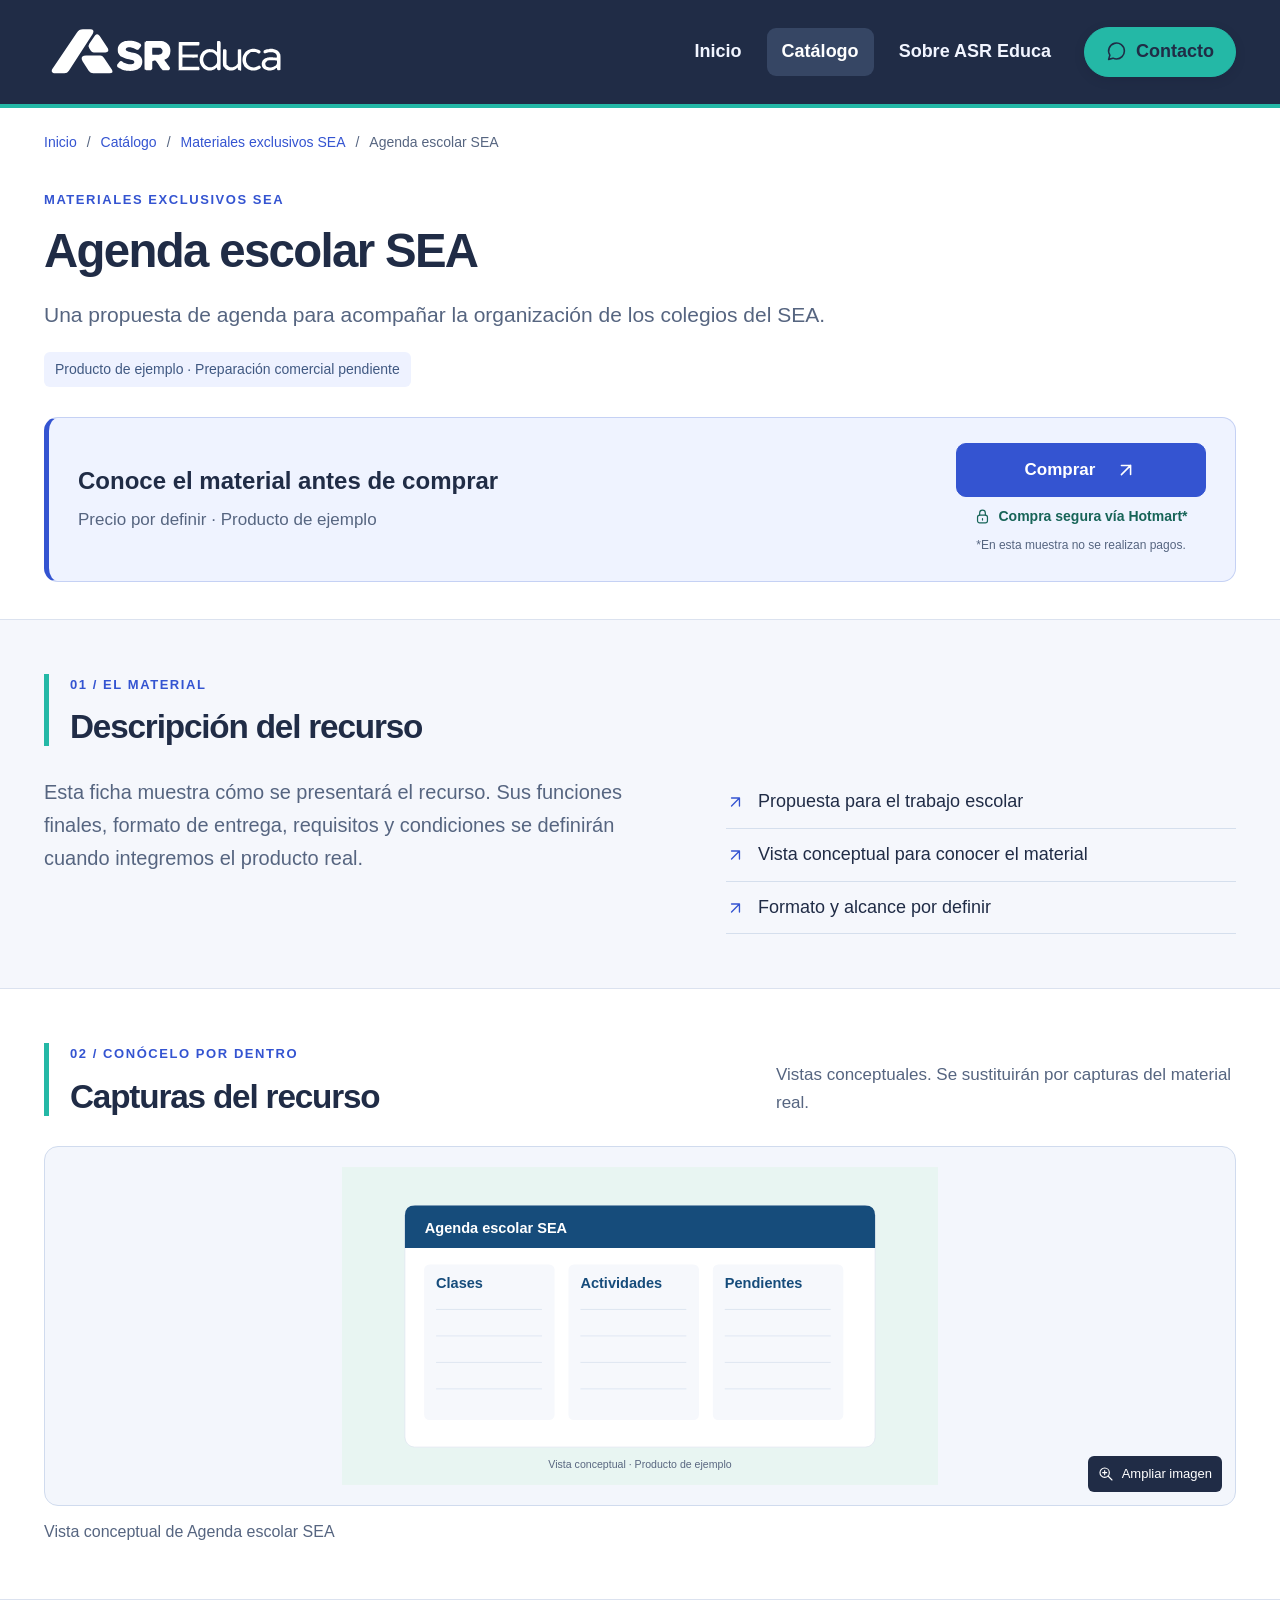
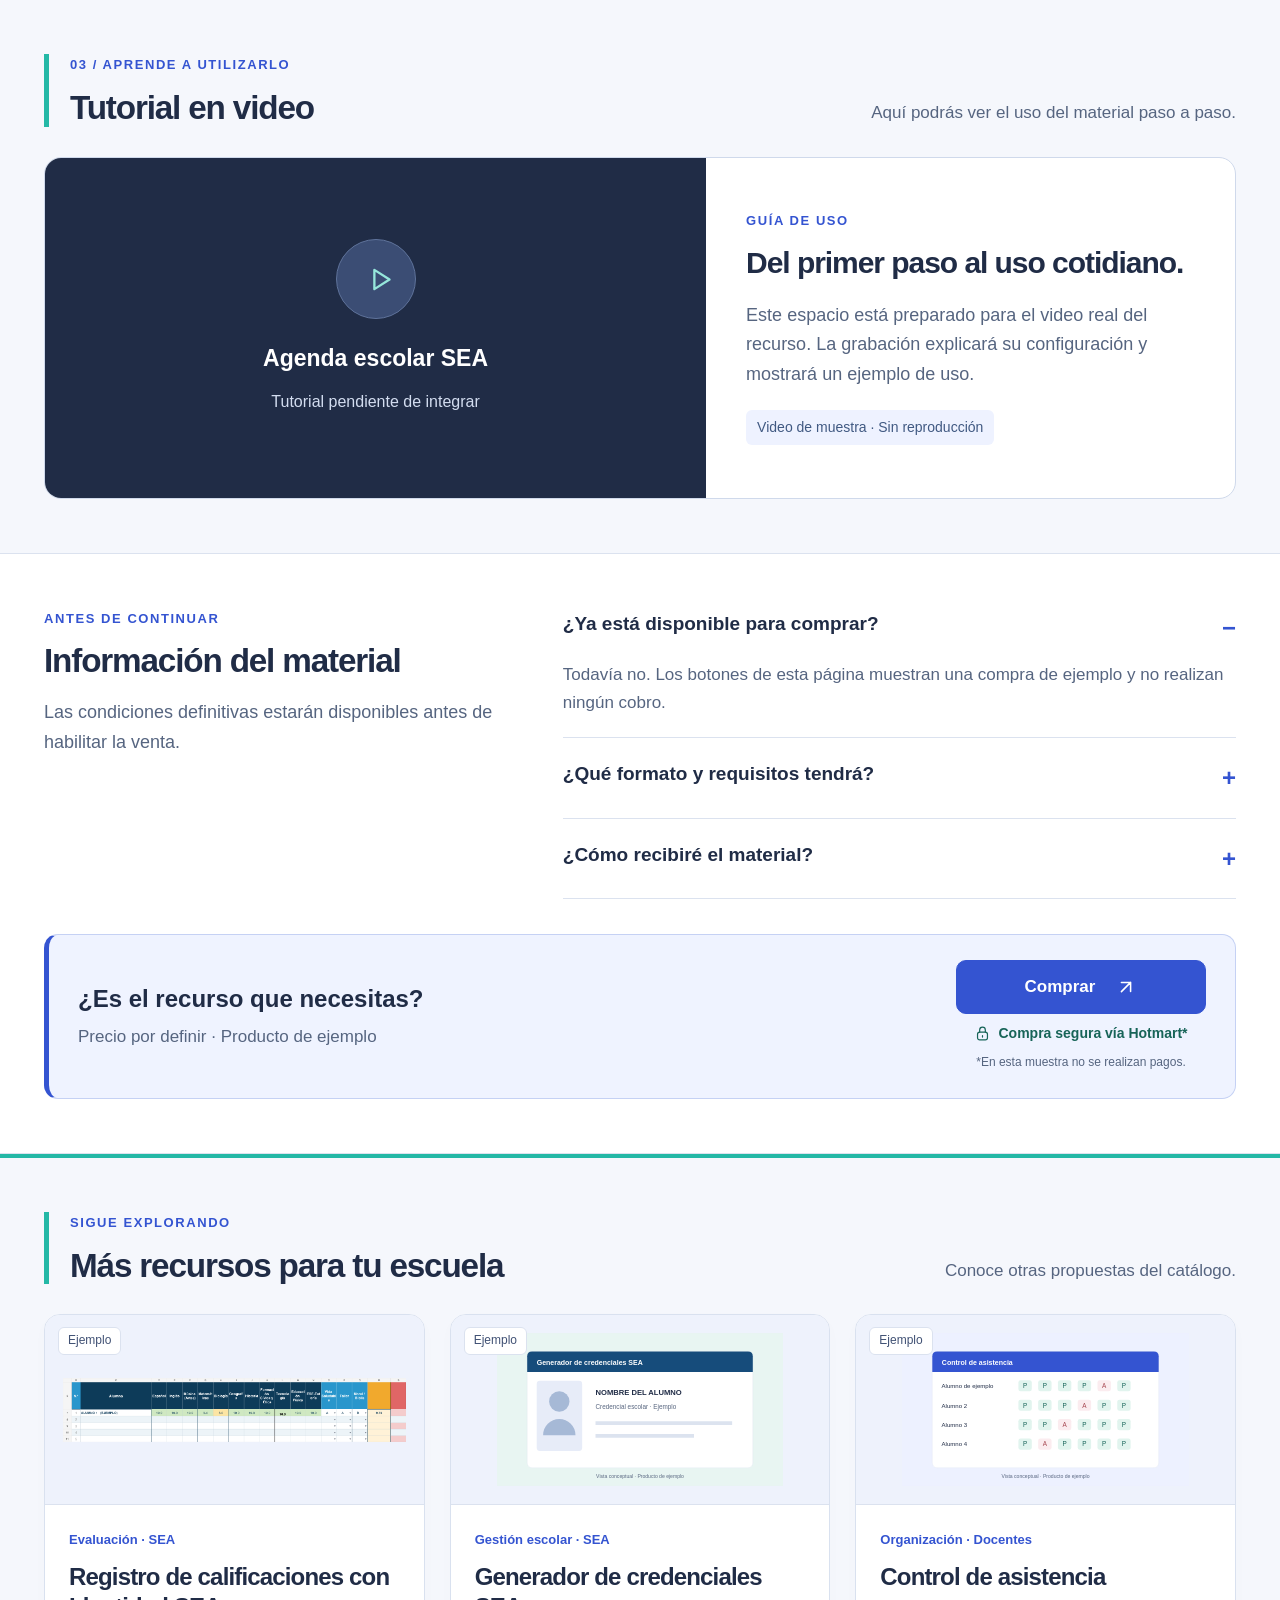
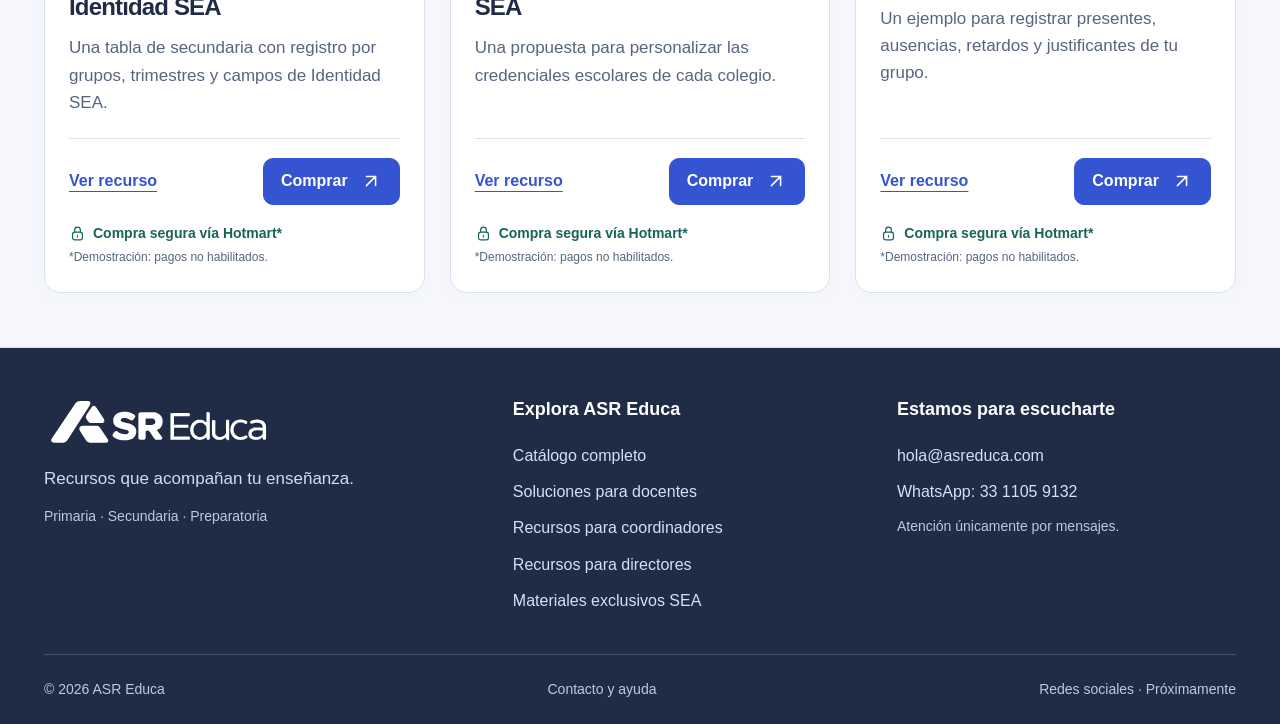
==== agenda-sea.html @ 0092710e "Actualizar sitio ASR Educa con nuevo diseño y cat" ====
<!DOCTYPE html>
<html lang="es"><head><meta charset="UTF-8"><meta name="viewport" content="width=device-width,initial-scale=1"><title>Agenda escolar SEA | ASR Educa</title><meta name="description" content="Una propuesta de agenda para acompañar la organización de los colegios del SEA."><meta name="theme-color" content="#202C46"><meta property="og:title" content="Agenda escolar SEA | ASR Educa"><meta property="og:description" content="Una propuesta de agenda para acompañar la organización de los colegios del SEA."><meta property="og:image" content="https://asreduca.com/assets/icon-512.png"><meta property="og:type" content="website"><link rel="canonical" href="https://asreduca.com/agenda-sea.html"><link rel="icon" href="assets/icon-32.png"><link rel="apple-touch-icon" href="assets/icon-192.png"><link rel="stylesheet" href="style.css"><script src="catalogo.js" defer></script><script src="script.js" defer></script></head><body><a class="skip" href="#contenido">Saltar al contenido</a><header class="site-header"><div class="wrap navigation"><a class="brand" href="index.html" aria-label="ASR Educa, inicio"><img src="assets/logo-blanco.svg" alt="ASR Educa" width="245" height="59"></a><button class="menu-toggle" type="button" aria-expanded="false" aria-controls="menu">Menú <span aria-hidden="true">☰</span></button><nav id="menu" class="menu" aria-label="Navegación principal"><a href="index.html">Inicio</a><a href="catalogo.html" class="section-active">Catálogo</a><a href="sobre-asr.html">Sobre ASR Educa</a><a class="nav-contact" href="contacto.html"><svg aria-hidden="true" viewBox="0 0 24 24" fill="none" stroke="currentColor" stroke-width="1.8" stroke-linecap="round" stroke-linejoin="round"><path d="M21 11.5a9 9 0 0 1-9 9 9.3 9.3 0 0 1-4-.9L3 21l1.4-4.8A9 9 0 1 1 21 11.5Z"/></svg><span>Contacto</span></a></nav></div></header><main id="contenido"><nav class="wrap breadcrumbs" aria-label="Ruta de navegación"><a href="index.html">Inicio</a><span aria-hidden="true">/</span><a href="catalogo.html">Catálogo</a><span aria-hidden="true">/</span><a href="recursos-sea.html">Materiales exclusivos SEA</a><span aria-hidden="true">/</span><span aria-current="page">Agenda escolar SEA</span></nav><section class="product-lead wrap"><div class="product-heading"><span class="eyebrow">Materiales exclusivos SEA</span><h1>Agenda escolar SEA</h1><p>Una propuesta de agenda para acompañar la organización de los colegios del SEA.</p><span class="example-tag">Producto de ejemplo · Preparación comercial pendiente</span></div><div class="purchase-bar"><div><strong>Conoce el material antes de comprar</strong><span>Precio por definir · Producto de ejemplo</span></div><div class="purchase-action"><button class="button buy-button " type="button" data-buy="agenda-sea">Comprar<svg aria-hidden="true" viewBox="0 0 24 24" fill="none" stroke="currentColor" stroke-width="1.7" stroke-linecap="round" stroke-linejoin="round"><path d="M7 17 17 7M7 7h10v10"/></svg></button><span class="safe"><svg aria-hidden="true" viewBox="0 0 24 24" fill="none" stroke="currentColor" stroke-width="1.7" stroke-linecap="round" stroke-linejoin="round"><rect x="5" y="10" width="14" height="11" rx="3"/><path d="M8 10V7a4 4 0 0 1 8 0v3m-4 5v2"/></svg>Compra segura vía Hotmart*</span><small>*En esta muestra no se realizan pagos.</small></div></div></section><section class="band description-band"><div class="wrap"><div class="section-heading"><div><span class="eyebrow">01 / El material</span><h2>Descripción del recurso</h2></div></div><div class="description-grid"><p class="description-text">Esta ficha muestra cómo se presentará el recurso. Sus funciones finales, formato de entrega, requisitos y condiciones se definirán cuando integremos el producto real.</p><ul class="feature-list"><li><svg aria-hidden="true" viewBox="0 0 24 24" fill="none" stroke="currentColor" stroke-width="1.7" stroke-linecap="round" stroke-linejoin="round"><path d="M7 17 17 7M7 7h10v10"/></svg>Propuesta para el trabajo escolar</li><li><svg aria-hidden="true" viewBox="0 0 24 24" fill="none" stroke="currentColor" stroke-width="1.7" stroke-linecap="round" stroke-linejoin="round"><path d="M7 17 17 7M7 7h10v10"/></svg>Vista conceptual para conocer el material</li><li><svg aria-hidden="true" viewBox="0 0 24 24" fill="none" stroke="currentColor" stroke-width="1.7" stroke-linecap="round" stroke-linejoin="round"><path d="M7 17 17 7M7 7h10v10"/></svg>Formato y alcance por definir</li></ul></div></div></section><section class="band screenshot-band"><div class="wrap"><div class="section-heading"><div><span class="eyebrow">02 / Conócelo por dentro</span><h2>Capturas del recurso</h2></div><p>Vistas conceptuales. Se sustituirán por capturas del material real.</p></div><div class="gallery single"><figure><button class="gallery-button" type="button" data-image="assets/vista-agenda-sea.svg" data-title="Vista conceptual de Agenda escolar SEA" aria-label="Ampliar: Vista conceptual de Agenda escolar SEA"><img src="assets/vista-agenda-sea.svg" alt="Vista conceptual de Agenda escolar SEA" loading="lazy" width="1000" height="550"><span><svg aria-hidden="true" viewBox="0 0 24 24" fill="none" stroke="currentColor" stroke-width="1.7" stroke-linecap="round" stroke-linejoin="round"><circle cx="10" cy="10" r="7"/><path d="m15 15 6 6M7 10h6m-3-3v6"/></svg> Ampliar imagen</span></button><figcaption>Vista conceptual de Agenda escolar SEA</figcaption></figure></div></div></section><section class="band video-band"><div class="wrap"><div class="section-heading"><div><span class="eyebrow">03 / Aprende a utilizarlo</span><h2>Tutorial en video</h2></div><p>Aquí podrás ver el uso del material paso a paso.</p></div><div class="tutorial"><div class="tutorial-screen"><div class="play-symbol"><svg aria-hidden="true" viewBox="0 0 24 24" fill="none" stroke="currentColor" stroke-width="1.7" stroke-linecap="round" stroke-linejoin="round"><path d="m9 5 11 7-11 7Z"/></svg></div><strong>Agenda escolar SEA</strong><span>Tutorial pendiente de integrar</span></div><div class="tutorial-copy"><span class="eyebrow">Guía de uso</span><h3>Del primer paso al uso cotidiano.</h3><p>Este espacio está preparado para el video real del recurso. La grabación explicará su configuración y mostrará un ejemplo de uso.</p><span class="example-tag">Video de muestra · Sin reproducción</span></div></div></div></section><section class="band faq-band"><div class="wrap"><div class="faq-layout"><div><span class="eyebrow">Antes de continuar</span><h2>Información del material</h2><p>Las condiciones definitivas estarán disponibles antes de habilitar la venta.</p></div><div><details open><summary>¿Ya está disponible para comprar?</summary><p>Todavía no. Los botones de esta página muestran una compra de ejemplo y no realizan ningún cobro.</p></details><details><summary>¿Qué formato y requisitos tendrá?</summary><p>Confirmaremos el formato, los requisitos y el alcance del soporte al integrar el producto real.</p></details><details><summary>¿Cómo recibiré el material?</summary><p>Cuando se habilite la venta, esta ficha explicará la entrega y el acceso al recurso después del pago.</p></details></div></div><div class="purchase-bar"><div><strong>¿Es el recurso que necesitas?</strong><span>Precio por definir · Producto de ejemplo</span></div><div class="purchase-action"><button class="button buy-button " type="button" data-buy="agenda-sea">Comprar<svg aria-hidden="true" viewBox="0 0 24 24" fill="none" stroke="currentColor" stroke-width="1.7" stroke-linecap="round" stroke-linejoin="round"><path d="M7 17 17 7M7 7h10v10"/></svg></button><span class="safe"><svg aria-hidden="true" viewBox="0 0 24 24" fill="none" stroke="currentColor" stroke-width="1.7" stroke-linecap="round" stroke-linejoin="round"><rect x="5" y="10" width="14" height="11" rx="3"/><path d="M8 10V7a4 4 0 0 1 8 0v3m-4 5v2"/></svg>Compra segura vía Hotmart*</span><small>*En esta muestra no se realizan pagos.</small></div></div></div></section><section class="band more-band"><div class="wrap"><div class="section-heading"><div><span class="eyebrow">Sigue explorando</span><h2>Más recursos para tu escuela</h2></div><p>Conoce otras propuestas del catálogo.</p></div><div class="product-grid"><article class="product-card" data-card><a class="product-image" href="calificaciones-sea.html" aria-label="Ver Registro de calificaciones con Identidad SEA"><img src="assets/captura-calificaciones.png" alt="Vista de Registro de calificaciones con Identidad SEA" loading="lazy" width="900" height="480"><span class="image-badge">Ejemplo</span></a><div class="card-content"><span class="product-kind">Evaluación · SEA</span><h3><a href="calificaciones-sea.html">Registro de calificaciones con Identidad SEA</a></h3><p>Una tabla de secundaria con registro por grupos, trimestres y campos de Identidad SEA.</p><div class="card-actions"><a class="details-link" href="calificaciones-sea.html">Ver recurso</a><button class="button buy-button compact" type="button" data-buy="calificaciones-sea">Comprar<svg aria-hidden="true" viewBox="0 0 24 24" fill="none" stroke="currentColor" stroke-width="1.7" stroke-linecap="round" stroke-linejoin="round"><path d="M7 17 17 7M7 7h10v10"/></svg></button></div><div class="card-safety"><span class="safe"><svg aria-hidden="true" viewBox="0 0 24 24" fill="none" stroke="currentColor" stroke-width="1.7" stroke-linecap="round" stroke-linejoin="round"><rect x="5" y="10" width="14" height="11" rx="3"/><path d="M8 10V7a4 4 0 0 1 8 0v3m-4 5v2"/></svg>Compra segura vía Hotmart*</span><small>*Demostración: pagos no habilitados.</small></div></div></article><article class="product-card" data-card><a class="product-image" href="credenciales-sea.html" aria-label="Ver Generador de credenciales SEA"><img src="assets/vista-credenciales-sea.svg" alt="Vista de Generador de credenciales SEA" loading="lazy" width="900" height="480"><span class="image-badge">Ejemplo</span></a><div class="card-content"><span class="product-kind">Gestión escolar · SEA</span><h3><a href="credenciales-sea.html">Generador de credenciales SEA</a></h3><p>Una propuesta para personalizar las credenciales escolares de cada colegio.</p><div class="card-actions"><a class="details-link" href="credenciales-sea.html">Ver recurso</a><button class="button buy-button compact" type="button" data-buy="credenciales-sea">Comprar<svg aria-hidden="true" viewBox="0 0 24 24" fill="none" stroke="currentColor" stroke-width="1.7" stroke-linecap="round" stroke-linejoin="round"><path d="M7 17 17 7M7 7h10v10"/></svg></button></div><div class="card-safety"><span class="safe"><svg aria-hidden="true" viewBox="0 0 24 24" fill="none" stroke="currentColor" stroke-width="1.7" stroke-linecap="round" stroke-linejoin="round"><rect x="5" y="10" width="14" height="11" rx="3"/><path d="M8 10V7a4 4 0 0 1 8 0v3m-4 5v2"/></svg>Compra segura vía Hotmart*</span><small>*Demostración: pagos no habilitados.</small></div></div></article><article class="product-card" data-card><a class="product-image" href="control-asistencia.html" aria-label="Ver Control de asistencia"><img src="assets/vista-control-asistencia.svg" alt="Vista de Control de asistencia" loading="lazy" width="900" height="480"><span class="image-badge">Ejemplo</span></a><div class="card-content"><span class="product-kind">Organización · Docentes</span><h3><a href="control-asistencia.html">Control de asistencia</a></h3><p>Un ejemplo para registrar presentes, ausencias, retardos y justificantes de tu grupo.</p><div class="card-actions"><a class="details-link" href="control-asistencia.html">Ver recurso</a><button class="button buy-button compact" type="button" data-buy="control-asistencia">Comprar<svg aria-hidden="true" viewBox="0 0 24 24" fill="none" stroke="currentColor" stroke-width="1.7" stroke-linecap="round" stroke-linejoin="round"><path d="M7 17 17 7M7 7h10v10"/></svg></button></div><div class="card-safety"><span class="safe"><svg aria-hidden="true" viewBox="0 0 24 24" fill="none" stroke="currentColor" stroke-width="1.7" stroke-linecap="round" stroke-linejoin="round"><rect x="5" y="10" width="14" height="11" rx="3"/><path d="M8 10V7a4 4 0 0 1 8 0v3m-4 5v2"/></svg>Compra segura vía Hotmart*</span><small>*Demostración: pagos no habilitados.</small></div></div></article></div></div></section></main><footer class="site-footer"><div class="wrap footer-grid"><div><img src="assets/logo-blanco.svg" alt="ASR Educa" width="230" height="55"><p>Recursos que acompañan tu enseñanza.</p><span class="footer-small">Primaria · Secundaria · Preparatoria</span></div><div><strong>Explora ASR Educa</strong><a href="catalogo.html">Catálogo completo</a><a href="soluciones-docentes.html">Soluciones para docentes</a><a href="recursos-coordinadores.html">Recursos para coordinadores</a><a href="recursos-directores.html">Recursos para directores</a><a href="recursos-sea.html">Materiales exclusivos SEA</a></div><div><strong>Estamos para escucharte</strong><a href="mailto:hola@asreduca.com">hola@asreduca.com</a><a href="https://wa.me/523311059132">WhatsApp: 33 1105 9132</a><span class="footer-small">Atención únicamente por mensajes.</span></div></div><div class="wrap footer-bottom"><span>© 2026 ASR Educa</span><a href="contacto.html">Contacto y ayuda</a><span>Redes sociales · Próximamente</span></div></footer><dialog id="purchase-dialog" class="modal"><div class="modal-content"><button type="button" class="close-modal" data-close aria-label="Cerrar">×</button><span class="eyebrow">Vista de ejemplo</span><h2 id="purchase-title">Próximamente en Hotmart</h2><p data-purchase-name></p><p>Este botón muestra dónde comenzará la compra. El producto todavía no está a la venta y no se realizará ningún cobro.</p><p>Cuando esté disponible, continuarás en la página de pago de Hotmart.</p><a class="button" href="contacto.html">Consultar el recurso</a></div></dialog><dialog id="image-dialog" class="image-modal"><div class="image-modal-top"><p id="image-title"></p><button class="close-modal" type="button" data-close aria-label="Cerrar imagen ampliada">×</button></div><img src="assets/logo-principal.svg" alt="" data-full-image></dialog></body></html>
---- style.css ----
:root{--blue:#3454d1;--blue-dark:#263da5;--teal:#24b8a6;--night:#202c46;--muted:#566580;--paper:#f5f7fc;--line:#dbe2ef;--mint:#e5f6f2;--radius:20px}*{box-sizing:border-box}html{scroll-behavior:smooth;scroll-padding-top:125px}body{margin:0;color:var(--night);font-family:Inter,"Segoe UI",Arial,sans-serif;font-size:18px;line-height:1.65;background:white;-webkit-font-smoothing:antialiased}button,input{font:inherit}button,a{-webkit-tap-highlight-color:transparent}button{cursor:pointer}a{color:inherit;text-decoration:none}a:hover{text-decoration:none}a:focus-visible,button:focus-visible,summary:focus-visible{outline:3px solid var(--teal);outline-offset:5px}h1,h2,h3,p{margin:0}h1,h2,h3{line-height:1.14;letter-spacing:-.035em}h1{font-size:clamp(38px,3.7vw,62px)}h2{font-size:clamp(30px,2.6vw,42px)}h3{font-size:25px}p{color:var(--muted)}img{display:block;max-width:100%}svg{width:22px;height:22px;flex-shrink:0}button{color:inherit}[hidden]{display:none!important}.wrap{width:calc(100% - 88px);max-width:1680px;margin-inline:auto}.skip{position:fixed;top:-100px;left:20px;padding:15px;background:white;color:var(--blue);z-index:100}.skip:focus{top:10px}.site-header{position:sticky;top:0;z-index:30;background:var(--night);border-bottom:4px solid var(--teal)}.navigation{display:flex;align-items:center;justify-content:space-between;gap:28px;min-height:104px}.brand{display:block;width:245px;flex-shrink:0}.brand img{width:100%;height:auto}.menu{display:flex;align-items:center;gap:8px;font-size:17px;font-weight:650}.menu a{padding:12px 13px;color:#f1f5ff;border-radius:9px;line-height:1.3}.menu a:hover{background:#344360;color:white}.menu a[aria-current=page]{background:white;color:var(--blue)}.menu .nav-contact{border:1px solid #70809f;margin-left:8px}.menu-toggle{display:none;border:1px solid #657695;background:transparent;color:white;padding:9px 15px;border-radius:9px;font-size:17px}.button{display:inline-flex;justify-content:center;align-items:center;gap:20px;background:var(--blue);border:1px solid var(--blue);padding:14px 21px;border-radius:10px;color:white;line-height:1.4;font-weight:700;font-size:17px;transition:background .18s,transform .18s;min-height:52px}.button:hover{background:var(--blue-dark);transform:translateY(-2px)}.button.secondary{background:transparent;color:var(--blue);border-color:#b4c1ea}.button.secondary:hover{background:#edf1ff}.button.white{background:white;color:var(--blue);border-color:white}.button.compact{font-size:16px;padding:11px 17px;min-height:47px;gap:12px}.hero-band{display:grid;grid-template-columns:1.1fr 1fr;background:var(--blue);position:relative;border-bottom:1px solid var(--line);overflow:hidden}.hero-copy{padding:56px clamp(30px,4vw,72px) 47px;color:white;position:relative;background:linear-gradient(120deg,#263fba,#3454d1)}.hero-label{font-size:13px;font-weight:700;letter-spacing:.1em;display:block;color:#c5eceb;margin-bottom:22px}.hero-copy h1{font-size:clamp(37px,3.5vw,60px);max-width:850px;font-weight:730;line-height:1.12}.hero-copy>p{color:white;font-size:22px;margin:25px 0 28px}.hero-levels{display:flex;flex-wrap:wrap;gap:13px;margin-top:27px;font-size:15px;color:#e4eaff}.hero-levels span{color:#6de0ce}.hero-photo{position:relative;min-height:480px}.hero-photo>img{width:100%;height:100%;position:absolute;inset:0;object-fit:cover;object-position:62% center}.hero-photo>span{position:absolute;bottom:26px;right:26px;left:26px;background:rgba(255,255,255,.94);padding:13px 18px;border-left:4px solid var(--teal);font-size:17px;font-weight:600;color:var(--night)}.band{padding:54px 0;border-bottom:1px solid var(--line)}.eyebrow{display:block;font-size:13px;letter-spacing:.12em;font-weight:750;text-transform:uppercase;color:var(--blue);margin-bottom:13px}.section-heading{display:flex;justify-content:space-between;align-items:end;gap:35px;margin-bottom:30px;padding-left:21px;border-left:5px solid var(--teal)}.section-heading>p{max-width:460px;font-size:17px;line-height:1.6}.catalogs-band{background:white}.category-grid{display:grid;grid-template-columns:1fr 1fr;gap:26px}.category{background:#f0f3ff;border:1px solid #d1dafa;border-radius:var(--radius);padding:29px;display:flex;align-items:start;gap:24px;transition:transform .18s,border .18s}.category:hover{transform:translateY(-3px);border-color:var(--blue)}.category-symbol{background:white;color:var(--blue);width:66px;height:66px;border-radius:16px;display:grid;place-items:center;flex-shrink:0}.category-symbol svg{width:30px;height:30px}.category h3{font-size:29px}.category p{font-size:17px;margin-top:13px;max-width:600px}.category div>span{display:block;font-weight:700;color:var(--blue);margin-top:20px;font-size:16px}.sea-category{background:var(--mint);border-color:#c7e6de}.sea-category .category-symbol{color:#116b60}.sea-category div>span{color:#126c60}.featured-band{background:var(--paper)}.product-grid{display:grid;grid-template-columns:repeat(3,minmax(0,1fr));gap:25px}.product-card{min-width:0;border:1px solid #d9e1ef;border-radius:16px;background:white;overflow:hidden;display:flex;flex-direction:column;box-shadow:0 5px 18px #202c4604}.product-image{height:190px;position:relative;background:#eef2fc;padding:18px;border-bottom:1px solid var(--line);display:block;overflow:hidden}.product-image img{width:100%;height:100%;object-fit:contain;transition:transform .2s}.product-image:hover img{transform:scale(1.025)}.image-badge{position:absolute;left:13px;top:12px;font-size:12px;background:white;color:#405174;border:1px solid var(--line);border-radius:6px;padding:3px 9px}.card-content{padding:24px;display:flex;flex-direction:column;flex:1}.product-kind{font-size:13px;color:var(--blue);font-weight:650;display:block;margin-bottom:11px}.card-content h3{font-size:24px;line-height:1.24;margin-bottom:13px}.card-content h3 a:hover{color:var(--blue)}.card-content>p{font-size:17px;line-height:1.6;margin-bottom:22px}.card-actions{display:flex;align-items:center;justify-content:space-between;gap:15px;margin-top:auto;padding-top:19px;border-top:1px solid var(--line)}.details-link{font-size:16px;font-weight:700;color:var(--blue);text-decoration:underline;text-underline-offset:5px}.card-safety{margin-top:17px;display:flex;flex-direction:column;gap:3px}.safe{font-size:14px;font-weight:600;color:#176458;display:flex;align-items:center;gap:7px}.safe svg{height:17px;width:17px}.card-safety small,.purchase-action small{font-size:12px;color:var(--muted)}.catalog-disclaimer{font-size:14px;margin-top:23px;color:var(--muted)}.contact-band{padding:40px 0;background:#e9f5f3;border-bottom:1px solid #b9d9d2}.contact-inner{display:flex;align-items:center;justify-content:space-between;gap:30px}.contact-inner h2{font-size:32px}.contact-inner p{margin-top:11px}.site-footer{background:var(--night);color:white;padding:47px 0 22px}.footer-grid{display:grid;grid-template-columns:1.25fr 1fr 1fr;gap:45px;padding-bottom:30px}.footer-grid img{margin-bottom:15px}.footer-grid p{font-size:17px;color:#d0dcef;margin-bottom:12px}.footer-grid strong{display:block;font-size:18px;margin-bottom:18px}.footer-grid a{display:block;font-size:16px;color:#d4e0f5;margin:10px 0}.footer-grid a:hover{text-decoration:underline;color:white}.footer-small{font-size:14px;color:#b9c9e4;display:block}.footer-bottom{display:flex;justify-content:space-between;gap:25px;border-top:1px solid #45516a;padding-top:23px;font-size:14px;color:#bbcae1}.breadcrumbs{display:flex;gap:10px;align-items:center;flex-wrap:wrap;padding-block:23px;font-size:14px;color:var(--muted)}.breadcrumbs a{color:var(--blue)}.catalog-intro{padding-top:16px;padding-bottom:35px}.catalog-intro>p{font-size:20px;max-width:1000px;margin-top:18px}.catalog-band{background:var(--paper);border-top:1px solid var(--line)}.catalog-toolbar{display:flex;align-items:center;justify-content:space-between;gap:25px;margin-bottom:20px}.catalog-toolbar>span{font-size:16px;color:var(--muted);white-space:nowrap}.search{display:flex;gap:14px;align-items:center;border:1px solid #becbe0;background:white;border-radius:10px;padding:13px 17px;width:min(100%,590px)}.search input{border:0;outline:0;width:100%;background:transparent;font-size:18px;color:var(--night)}.search:focus-within{outline:2px solid var(--blue);outline-offset:2px}.catalog-band .catalog-disclaimer{margin:0 0 25px}.empty-state{padding:30px;background:white;border:1px solid var(--line);border-radius:12px}.product-lead{padding-bottom:37px}.product-heading{max-width:1200px;padding:12px 0 30px}.product-heading>p{font-size:21px;max-width:1100px;margin-top:20px}.example-tag{display:inline-block;font-size:14px;color:#405982;background:#eef2ff;padding:6px 11px;border-radius:6px;margin-top:20px}.purchase-bar{background:#eff3ff;border:1px solid #c5d1f4;border-left:5px solid var(--blue);border-radius:14px;padding:25px 29px;display:flex;align-items:center;justify-content:space-between;gap:30px}.purchase-bar strong{font-size:24px;line-height:1.3;display:block}.purchase-bar>div>span{display:block;color:var(--muted);margin-top:9px;font-size:17px}.purchase-action{display:flex;flex-direction:column;align-items:center;gap:8px;min-width:250px}.purchase-action .button{width:100%}.purchase-action .safe{margin:0;color:#176458;font-size:14px}.description-band{background:var(--paper);border-top:1px solid var(--line)}.description-grid{display:grid;grid-template-columns:1.2fr 1fr;gap:70px}.description-text{font-size:20px;max-width:850px}.feature-list{margin:0;padding:0;list-style:none}.feature-list li{display:flex;align-items:center;gap:13px;font-size:18px;padding:11px 0;border-bottom:1px solid #d5dfed}.feature-list li svg{color:var(--blue);width:19px}.screenshot-band{background:white}.gallery{display:grid;grid-template-columns:1fr 1fr;gap:27px}.gallery.single{grid-template-columns:1fr}.gallery figure{margin:0;min-width:0}.gallery-button{display:flex;align-items:center;justify-content:center;position:relative;width:100%;height:320px;background:#f3f6fc;border:1px solid #d0dbee;border-radius:14px;padding:20px;overflow:hidden}.gallery-button>img{width:100%;height:100%;object-fit:contain}.gallery-button>span{position:absolute;bottom:13px;right:13px;display:flex;align-items:center;gap:8px;background:var(--night);border-radius:6px;padding:7px 10px;color:white;font-size:13px}.gallery-button>span svg{width:16px;height:16px}.gallery.single .gallery-button{height:360px}.gallery figcaption{font-size:16px;margin-top:13px;color:var(--muted)}.video-band{background:var(--paper)}.tutorial{display:grid;grid-template-columns:1.25fr 1fr;border:1px solid #cfd9eb;border-radius:17px;overflow:hidden;background:white}.tutorial-screen{min-height:340px;padding:35px;background:var(--night);color:white;display:flex;align-items:center;justify-content:center;flex-direction:column;text-align:center;gap:15px}.play-symbol{display:grid;place-items:center;width:80px;height:80px;background:#3b4d74;color:#96e7db;border:1px solid #5f739b;border-radius:50%;margin-bottom:10px}.play-symbol svg{width:33px;height:33px;margin-left:5px}.tutorial-screen strong{font-size:23px;max-width:600px;line-height:1.3}.tutorial-screen>span{font-size:16px;color:#d3ddf0}.tutorial-copy{padding:40px;align-self:center}.tutorial-copy h3{font-size:30px;line-height:1.2;margin-bottom:20px}.tutorial-copy p{font-size:18px}.faq-band{background:white}.faq-layout{display:grid;grid-template-columns:.8fr 1.2fr;gap:70px;margin-bottom:35px}.faq-layout h2{margin-bottom:18px}.faq-layout>div>p{font-size:18px;max-width:500px}details{border-bottom:1px solid var(--line);padding:20px 0}details:first-child{padding-top:0}summary{font-size:19px;font-weight:650;cursor:pointer;display:flex;justify-content:space-between;gap:20px;list-style:none}summary::-webkit-details-marker{display:none}summary:after{content:'+';color:var(--blue);font-size:24px}details[open] summary:after{content:'−'}details p{font-size:17px;margin-top:14px}.more-band{background:var(--paper);border-top:4px solid var(--teal)}.about-band{background:white}.about-band h1{max-width:1100px}.about-grid{display:grid;grid-template-columns:1fr 1fr;gap:55px;align-items:center;margin-top:35px}.about-visual img{border-radius:18px}.about-text h2{margin-bottom:22px}.about-text p{font-size:19px;margin:18px 0}.about-text strong{display:block;font-size:21px;margin-top:25px}.about-text>span{font-size:16px;color:var(--muted)}.contact-page h1{max-width:1000px}.contact-page>.wrap>p{font-size:20px;margin-top:18px}.contact-grid{display:grid;grid-template-columns:1fr 1fr;gap:28px;margin-top:35px}.contact-grid article{border:1px solid var(--line);padding:30px;background:var(--paper);border-radius:15px}.contact-grid a{display:block;font-size:23px;color:var(--blue);font-weight:650;margin:23px 0 14px}.modal{border:0;border-radius:18px;padding:0;width:min(620px,calc(100% - 36px));color:var(--night);box-shadow:0 20px 100px #0004}.modal::backdrop,.image-modal::backdrop{background:#111c33c9}.modal-content{padding:42px;position:relative}.modal h2{font-size:31px;margin-bottom:22px}.modal p{font-size:18px;margin:16px 0}.modal .button{margin-top:15px}.close-modal{background:#e9eef8;color:var(--night);border:0;border-radius:50%;width:43px;height:43px;font-size:28px;line-height:1;display:grid;place-items:center}.modal .close-modal{position:absolute;right:14px;top:14px}.modal .eyebrow{padding-right:28px}.image-modal{border:0;background:#f7f9fe;border-radius:15px;padding:19px;width:min(1500px,calc(100% - 32px));max-height:93vh}.image-modal-top{display:flex;align-items:center;justify-content:space-between;gap:20px;margin-bottom:16px}.image-modal-top p{font-size:18px;font-weight:600}.image-modal>img{max-height:calc(93vh - 100px);width:100%;object-fit:contain}.sr-only{position:absolute;width:1px;height:1px;padding:0;margin:-1px;overflow:hidden;clip:rect(0,0,0,0)}
/* Demostración de asistencia, sin datos reales ni almacenamiento. */
.demo-band{background:#eaf1ff}.demo-layout{display:grid;grid-template-columns:minmax(0,1fr) 290px;gap:28px;align-items:start}.sheet{border:1px solid var(--line);background:white;border-radius:14px;overflow:hidden}.sheet-top{padding:22px;display:flex;align-items:center;justify-content:space-between;gap:15px;border-bottom:1px solid var(--line)}.sheet-mark{display:flex;align-items:center;gap:14px}.sheet-mark>span{background:var(--blue);color:white;border-radius:9px;padding:6px 13px}.sheet-mark strong{font-size:18px;display:block}.sheet-mark small{font-size:14px;color:var(--muted)}.pill{font-size:13px;background:var(--mint);color:#176458;padding:5px 10px;border-radius:20px}.sheet-context{padding:18px 22px;display:flex;justify-content:space-between;gap:10px;font-size:15px}.sheet-context span{color:var(--muted)}.attendance{border-collapse:collapse;width:100%;table-layout:fixed}.attendance th{background:#f0f4fc;font-size:15px;color:var(--muted);font-weight:600;padding:12px 5px}.attendance th:first-child,.attendance td:first-child{text-align:left;width:43%;padding-left:22px}.attendance td{text-align:center;border-bottom:1px solid #e7edf6;padding:12px 5px;font-size:16px}.initial{display:inline-grid;place-items:center;width:28px;height:28px;border-radius:50%;background:#edf1fa;font-size:10px;margin-right:9px}.state{border:0;border-radius:8px;width:35px;height:35px;display:inline-grid;place-items:center;font-size:15px;font-weight:650}.p{background:#dff3ec;color:#176458}.a{background:#fbe8ec;color:#a24451}.r{background:#fff0cf;color:#805d16}.j{background:#e6edff;color:#3454b5}.sheet-bottom{padding:16px 22px;font-size:13px;color:var(--muted)}.legend{display:flex;gap:14px;flex-wrap:wrap}.demo-controls{padding:5px 22px 20px}.mini-button{border:1px solid #bfcee7;background:white;padding:9px 13px;border-radius:8px;font-size:14px}.demo-summary{background:var(--night);color:white;border-radius:14px;padding:25px}.demo-summary h3{font-size:23px}.demo-summary>p{font-size:16px;color:#c1d1ed;margin:13px 0 19px}.stat{display:flex;justify-content:space-between;gap:20px;border-top:1px solid #455677;padding:11px 0;font-size:17px}.stat b{color:#79dfcc;font-size:21px}.demo-summary small{font-size:13px;color:#c1d1ed;margin-top:15px;display:block}.noscript-note{padding:15px;font-size:14px}
@media(min-width:1800px){.hero-band{grid-template-columns:1.1fr 1fr}.hero-copy{padding-left:max(64px,calc((100vw - 1680px)/2))}.hero-photo{min-height:540px}}
@media(max-width:1230px){.wrap{width:calc(100% - 56px)}.brand{width:210px}.navigation{gap:20px}.menu{font-size:15px;gap:4px}.menu a{padding:12px 9px}.hero-copy{padding:42px 30px}.hero-copy h1{font-size:41px}.hero-copy>p{font-size:20px}.category{padding:25px;gap:17px}.category h3{font-size:26px}.card-content{padding:21px}.card-content h3{font-size:23px}.card-content>p{font-size:16px}.card-actions{gap:9px}.card-actions .button{font-size:15px;padding:11px 13px}.details-link{font-size:15px}}
@media(max-width:1000px){.navigation{flex-wrap:wrap;padding:19px 0;min-height:90px}.menu{width:100%;justify-content:space-between;font-size:16px;gap:7px}.menu a{padding:10px 12px}.hero-band{grid-template-columns:1.1fr 1fr}.hero-copy h1{font-size:36px}.hero-label{font-size:11px}.hero-photo{min-height:460px}.hero-copy>p{font-size:19px}.product-grid{gap:20px}.product-image{height:155px;padding:13px}.card-content h3{font-size:22px}.card-content{padding:18px}.card-actions{flex-direction:column;align-items:stretch}.card-actions .details-link{padding-bottom:9px;text-align:center}.category-symbol{width:50px;height:50px}.category h3{font-size:25px}.description-grid{gap:35px}.tutorial-copy{padding:28px}.tutorial-copy h3{font-size:27px}.footer-grid{gap:28px}.footer-grid a{font-size:15px}.section-heading>p{max-width:360px}.demo-layout{grid-template-columns:minmax(0,1fr) 230px}.sheet-mark small{font-size:12px}.sheet-context{font-size:13px}.attendance td{font-size:14px}.initial{display:none}}
@media(max-width:760px){body{font-size:17px}.wrap{width:calc(100% - 36px)}.site-header{border-bottom-width:3px}.navigation{min-height:83px;gap:15px;padding-block:16px}.brand{width:205px}.js .menu-toggle{display:block}.menu{flex-wrap:wrap;justify-content:start;padding-top:12px;gap:9px}.js .menu{display:none}.js .menu.open{display:flex}.menu a{font-size:16px;padding:11px 12px}.menu .nav-contact{margin-left:0}.hero-band{grid-template-columns:1fr}.hero-copy{padding:37px 23px 30px}.hero-copy h1{font-size:clamp(35px,7.6vw,49px)}.hero-copy>p{font-size:20px;margin:23px 0}.hero-label{font-size:11px;letter-spacing:.06em}.hero-levels{font-size:14px;margin-top:24px}.hero-photo{min-height:240px;max-height:290px}.hero-photo img{object-position:60% 43%}.hero-photo>span{font-size:15px;bottom:16px;left:18px;right:18px;padding:10px 13px}.band{padding:38px 0}.section-heading{display:block;margin-bottom:25px;padding-left:16px}.section-heading h2{font-size:31px}.section-heading>p{margin-top:15px;max-width:100%;font-size:17px}.eyebrow{font-size:12px}.category-grid{grid-template-columns:1fr;gap:18px}.category{padding:24px 22px;gap:18px}.category h3{font-size:26px}.category p{font-size:16px}.category div>span{font-size:15px}.category-symbol{width:51px;height:51px}.product-grid{grid-template-columns:1fr 1fr;gap:17px}.card-content h3{font-size:22px}.card-content>p{font-size:16px}.product-image{height:160px}.card-content{padding:19px}.card-actions .button{font-size:16px}.card-safety .safe{font-size:12px}.card-safety small{font-size:11px}.contact-inner{align-items:start;flex-direction:column;gap:23px}.contact-inner h2{font-size:30px}.footer-grid{grid-template-columns:1fr 1fr;gap:29px}.footer-grid>div:first-child{grid-column:1/-1}.footer-grid strong{font-size:17px}.footer-grid a{font-size:15px}.footer-bottom{flex-wrap:wrap;justify-content:start;gap:13px 25px;font-size:13px}.breadcrumbs{font-size:13px;padding-block:20px;gap:7px}.catalog-intro{padding-top:8px}.catalog-intro h1{font-size:38px}.catalog-intro>p{font-size:19px}.search input{font-size:17px}.catalog-toolbar{gap:15px}.catalog-toolbar>span{font-size:14px}.product-heading{padding:10px 0 25px}.product-heading h1{font-size:37px}.product-heading>p{font-size:20px}.example-tag{font-size:13px}.purchase-bar{padding:23px;display:block}.purchase-bar strong{font-size:24px}.purchase-bar>div>span{font-size:16px}.purchase-action{margin-top:23px;min-width:0;align-items:start}.purchase-action .safe{font-size:14px}.description-grid,.faq-layout{grid-template-columns:1fr;gap:25px}.description-text{font-size:19px}.feature-list li{font-size:17px}.gallery{grid-template-columns:1fr;gap:24px}.gallery-button{height:240px;padding:12px}.gallery.single .gallery-button{height:270px}.gallery figcaption{font-size:15px}.tutorial{grid-template-columns:1fr}.tutorial-screen{min-height:270px;padding:27px}.tutorial-copy{padding:27px}.tutorial-copy p{font-size:17px}.faq-layout h2{font-size:31px}.faq-layout>div>p{font-size:17px}summary{font-size:18px}details p{font-size:17px}.about-grid{grid-template-columns:1fr;gap:26px}.about-band h1{font-size:37px}.about-text p{font-size:18px}.contact-page h1{font-size:37px}.contact-grid{grid-template-columns:1fr;gap:20px}.contact-grid article{padding:25px}.contact-grid a{font-size:22px}.demo-layout{grid-template-columns:1fr}.sheet-top{padding:16px;gap:10px}.sheet-mark strong{font-size:16px}.sheet-mark>span{display:none}.sheet-context{padding:16px;font-size:12px}.attendance th:first-child,.attendance td:first-child{width:39%;padding-left:12px}.attendance th{font-size:12px}.attendance td{font-size:13px}.state{width:29px;height:31px;font-size:14px}.sheet-bottom{padding:16px;font-size:12px}.legend{gap:8px}.demo-controls{padding-left:16px}.modal-content{padding:37px 25px 28px}.modal h2{font-size:29px}.image-modal-top p{font-size:15px}.image-modal{padding:13px}.close-modal{width:37px;height:37px}}
@media(max-width:530px){.product-grid{grid-template-columns:1fr}.product-image{height:200px}.card-content{padding:23px}.card-content h3{font-size:25px}.card-content>p{font-size:17px}.card-actions{flex-direction:row;align-items:center}.card-actions .details-link{padding:0}.card-actions .button{padding:12px 21px}.card-safety .safe{font-size:14px}.card-safety small{font-size:12px}.footer-grid{grid-template-columns:1fr}.footer-grid>div:first-child{grid-column:auto}.hero-copy h1{font-size:36px}.category{gap:15px;padding:23px 18px}.category h3{font-size:25px}.category-symbol{width:42px;height:47px}.category-symbol svg{width:25px}.search{padding:11px 12px}.catalog-toolbar>span{font-size:13px}.gallery.single .gallery-button{height:220px}}
@media(prefers-reduced-motion:reduce){html{scroll-behavior:auto}*,*:before,*:after{transition:none!important;animation:none!important}}

.purchase-action .safe{display:flex}
/* Retoques de contacto y presentación de la marca. */
.contact-pill{display:inline-flex;align-items:center;justify-content:center;gap:13px;background:#0f8277;color:white;border:1px solid #0f8277;border-radius:999px;padding:13px 27px;min-height:56px;font-size:20px;font-weight:750;line-height:1.4;box-shadow:0 4px 10px #155d5519;transition:background .18s,transform .18s;text-decoration:none}.contact-pill>svg{width:27px;height:27px}.contact-pill:hover{background:#0b695f;color:white;transform:translateY(-2px)}.contact-pill:focus-visible{outline:3px solid var(--blue);outline-offset:4px}.contact-options{display:flex;flex-direction:column;align-items:center;gap:7px;flex-shrink:0}.contact-options small{font-size:14px;color:#476963}.other-contact{font-size:14px;color:var(--blue);margin-top:3px}.other-contact:hover{text-decoration:underline}.contact-grid .contact-pill{display:inline-flex;width:max-content;max-width:100%;font-size:20px;color:white;margin:4px 0 14px}.contact-grid .contact-number{margin-bottom:19px}.brand-ribbon{background:white;border-bottom:1px solid var(--line);padding:22px 0}.brand-ribbon-inner{display:flex;align-items:center;justify-content:space-between;gap:30px}.brand-ribbon img{width:270px;height:auto}.brand-ribbon p{font-size:17px;line-height:1.6;text-align:right}.brand-ribbon a:not([aria-label]){font-size:15px;font-weight:600;color:var(--blue)}.story-band{padding-top:20px;background:white}.story-brand{display:flex;align-items:center;gap:38px;border-bottom:1px solid var(--line);padding-bottom:26px;margin-bottom:32px}.story-brand img{width:340px;height:auto}.story-brand>span{font-size:19px;color:var(--muted);border-left:1px solid #c5d1e8;padding-left:30px}.story-band h1{max-width:1300px}.story-grid{display:grid;grid-template-columns:1fr 1.05fr;gap:55px;align-items:center;margin-top:38px}.story-photo{margin:0;min-width:0}.story-photo>img{width:100%;height:auto;aspect-ratio:3/2;object-fit:cover;border-radius:18px}.story-photo figcaption{font-size:13px;color:var(--muted);margin-top:10px}.story-copy h2{font-size:34px;margin-bottom:20px}.story-copy p{font-size:18px;line-height:1.7;margin:15px 0}.story-copy p:last-child{margin-bottom:0}.story-copy a{color:var(--blue);font-weight:600;text-decoration:underline;text-underline-offset:3px}.vision-band{background:var(--paper);border-top:4px solid var(--teal)}.vision-grid{display:grid;grid-template-columns:repeat(3,minmax(0,1fr));gap:24px}.vision-grid article{background:white;border:1px solid var(--line);padding:25px;border-radius:15px}.vision-number{display:block;font-weight:700;color:var(--blue);font-size:14px;margin-bottom:14px}.vision-grid h3{font-size:24px;line-height:1.2;margin-bottom:14px}.vision-grid p{font-size:17px;line-height:1.65}.vision-note{font-size:15px;color:var(--muted);margin-top:23px}.founder-band{background:white}.founder-grid{display:grid;grid-template-columns:330px minmax(0,1fr);gap:65px;max-width:1300px;align-items:center}.founder-photo{margin:0}.founder-photo img{width:100%;height:auto;aspect-ratio:1/1;object-fit:cover;object-position:center;display:block;border-radius:50%;border:1px solid #d7dfec}.founder-photo figcaption{text-align:center;font-size:14px;color:var(--muted);margin-top:12px}.founder-copy h2{font-size:40px}.founder-role{font-size:20px!important;color:var(--blue);font-weight:600;margin-top:13px!important}.founder-copy p{font-size:18px;margin:17px 0;line-height:1.7;max-width:900px}.founder-copy .button{margin-top:13px}.confidence-band{background:#edf5f4;border-top:1px solid #c9dfda}.purchase-steps{display:grid;grid-template-columns:repeat(3,minmax(0,1fr));gap:25px}.purchase-steps article{background:white;border:1px solid #d0e1dc;border-radius:15px;padding:28px}.purchase-steps article>span{display:grid;place-items:center;height:42px;width:42px;background:var(--blue);color:white;border-radius:50%;font-weight:700;margin-bottom:20px}.purchase-steps h3{font-size:25px;margin-bottom:15px}.purchase-steps p{font-size:17px}.confidence-note{display:grid;grid-template-columns:1fr 1fr;gap:40px;border-block:1px solid #bfd6d0;padding:26px 0;margin-top:30px}.confidence-note strong{display:block;font-size:18px;margin-bottom:10px}.confidence-note p{font-size:16px}.hotmart-help{display:inline-block;color:var(--blue);font-size:16px;font-weight:600;margin-top:24px;text-decoration:underline;text-underline-offset:4px}.confidence-footnote{font-size:13px;margin-top:15px;max-width:1100px;color:#526a65}
@media(max-width:1100px){.story-grid{gap:32px;grid-template-columns:1fr 1fr}.story-copy h2{font-size:29px}.story-copy p{font-size:17px}.founder-grid{grid-template-columns:280px 1fr;gap:40px}.founder-copy h2{font-size:35px}.vision-grid{gap:18px}.vision-grid article{padding:23px}.vision-grid h3{font-size:22px}}
@media(max-width:760px){.contact-options{align-items:start}.contact-pill{font-size:19px;padding:13px 25px}.brand-ribbon-inner{flex-direction:column;align-items:start;gap:15px}.brand-ribbon img{width:250px}.brand-ribbon p{text-align:left;font-size:16px}.story-band{padding-top:12px}.story-brand{flex-direction:column;align-items:start;gap:16px;margin-bottom:28px;padding-bottom:23px}.story-brand img{width:290px;max-width:100%}.story-brand>span{border-left:0;padding-left:0;font-size:17px}.story-band h1{font-size:37px}.story-grid{grid-template-columns:1fr;gap:28px;margin-top:28px}.story-copy h2{font-size:30px}.story-copy p{font-size:18px}.story-photo>img{aspect-ratio:3/2;height:auto}.vision-grid{grid-template-columns:1fr 1fr}.vision-grid h3{font-size:22px}.vision-grid p{font-size:16px}.founder-grid{grid-template-columns:1fr;gap:28px}.founder-photo{max-width:310px;margin-inline:auto}.founder-copy h2{font-size:34px}.founder-copy p{font-size:18px}.purchase-steps{grid-template-columns:1fr;gap:17px}.purchase-steps article{padding:25px}.purchase-steps article>span{margin-bottom:15px}.confidence-note{grid-template-columns:1fr;gap:25px}.confidence-band .section-heading h2{font-size:31px}.hotmart-help{font-size:15px}.contact-grid .contact-pill{font-size:19px}}
@media(max-width:480px){.vision-grid{grid-template-columns:1fr}.vision-grid article{padding:24px}.vision-grid p{font-size:17px}.story-brand img{width:265px}.founder-copy .button{font-size:16px;gap:9px;padding:13px 14px}.founder-copy h2{font-size:32px}.story-band h1{font-size:35px}}
/* Catálogo por áreas y contacto en la barra principal. */
.menu .nav-contact{display:inline-flex;align-items:center;justify-content:center;gap:9px;background:var(--teal);border:1px solid var(--teal);color:var(--night);border-radius:999px;padding:12px 21px;box-shadow:0 3px 12px #0a17251a;white-space:nowrap}
.menu .nav-contact svg{width:21px;height:21px}
.menu .nav-contact:hover{background:#65d9c8;border-color:#65d9c8;color:var(--night)}
.menu .nav-contact[aria-current=page]{background:#d6f6f0;color:#124f46;border-color:var(--teal);box-shadow:inset 0 0 0 1px var(--teal)}
.menu a.section-active{background:#364664;color:white}
.menu a.section-active:hover{background:#445777}
.category-copy{min-width:0}
.category .category-status{display:inline-block;font-size:12px;letter-spacing:.06em;line-height:1.4;text-transform:uppercase;font-weight:750;color:#31486c;background:#e1e9f8;border:1px solid #cdd8ed;border-radius:999px;padding:5px 10px;margin:0 0 13px}
.category .category-status-example{color:#485b82;background:white;border-color:#d2dcf2}
.category .category-link{display:flex;align-items:center;gap:9px;font-size:16px;margin-top:20px}
.category .category-link>span{display:inline;margin:0}
.coordinator-category{background:#eef3fc;border-color:#cfdced}
.coordinator-category .category-symbol{color:#31578f}
.director-category{background:#edf5f6;border-color:#c8dfe1}
.director-category .category-symbol{color:#26727c}
.director-category .category-link{color:#256875}
.catalog-hub{background:white;padding-top:24px}
.hub-intro{margin-bottom:37px;max-width:1050px}
.hub-intro p{font-size:20px;line-height:1.65;max-width:850px;margin-top:23px}
.catalog-hub .catalog-disclaimer{margin-top:30px}
.upcoming-band{background:var(--paper);border-top:1px solid var(--line)}
.upcoming-panel{background:white;border:1px solid #d3dfef;border-top:4px solid var(--teal);border-radius:18px;display:grid;grid-template-columns:130px minmax(0,1fr);align-items:start;gap:36px;padding:48px;max-width:1140px;margin-inline:auto}
.upcoming-symbol{display:grid;place-items:center;width:120px;height:120px;background:#edf3ff;border-radius:25px;color:var(--blue)}
.upcoming-symbol svg{width:58px;height:58px}
.upcoming-badge{display:inline-block;background:#e3f5ef;color:#166858;border:1px solid #c8e7dc;padding:5px 12px;border-radius:999px;font-size:14px;font-weight:700;margin-bottom:20px}
.upcoming-copy h2{font-size:38px}
.upcoming-copy>p{font-size:19px;max-width:760px;margin-top:22px}
.upcoming-actions{display:flex;flex-wrap:wrap;align-items:center;gap:24px;margin-top:30px}
.upcoming-actions .button{gap:13px}
@media(min-width:901px){.navigation{flex-wrap:nowrap}.menu{width:auto;font-size:18px;gap:10px;justify-content:flex-end;padding-top:0}.menu a{padding:12px 15px}.menu .nav-contact{padding:12px 21px}}
@media(min-width:901px) and (max-width:1100px){.brand{width:205px}.navigation{gap:20px}.menu{font-size:16px;gap:5px}.menu a{padding:11px 10px}.menu .nav-contact{padding:11px 15px;margin-left:4px}}
@media(max-width:900px){.navigation{flex-wrap:wrap;gap:15px;padding-block:16px;min-height:83px}.js .menu-toggle{display:block}.menu{width:100%;flex-wrap:wrap;justify-content:flex-start;gap:9px;padding-top:12px}.js .menu{display:none}.js .menu.open{display:flex}.menu a{font-size:16px;padding:11px 12px}.menu .nav-contact{margin-left:0;padding:11px 18px}}
@media(max-width:760px){.hub-intro h1{font-size:37px}.hub-intro p{font-size:19px}.catalog-hub{padding-top:15px}.category .category-status{font-size:11px;margin-bottom:12px}.upcoming-panel{grid-template-columns:1fr;gap:24px;padding:29px}.upcoming-symbol{width:76px;height:76px;border-radius:18px}.upcoming-symbol svg{width:38px;height:38px}.upcoming-copy h2{font-size:31px}.upcoming-copy>p{font-size:18px}.upcoming-actions{align-items:flex-start;flex-direction:column;gap:22px}.upcoming-actions .button{font-size:16px;padding:13px 17px}.upcoming-badge{margin-bottom:17px}}
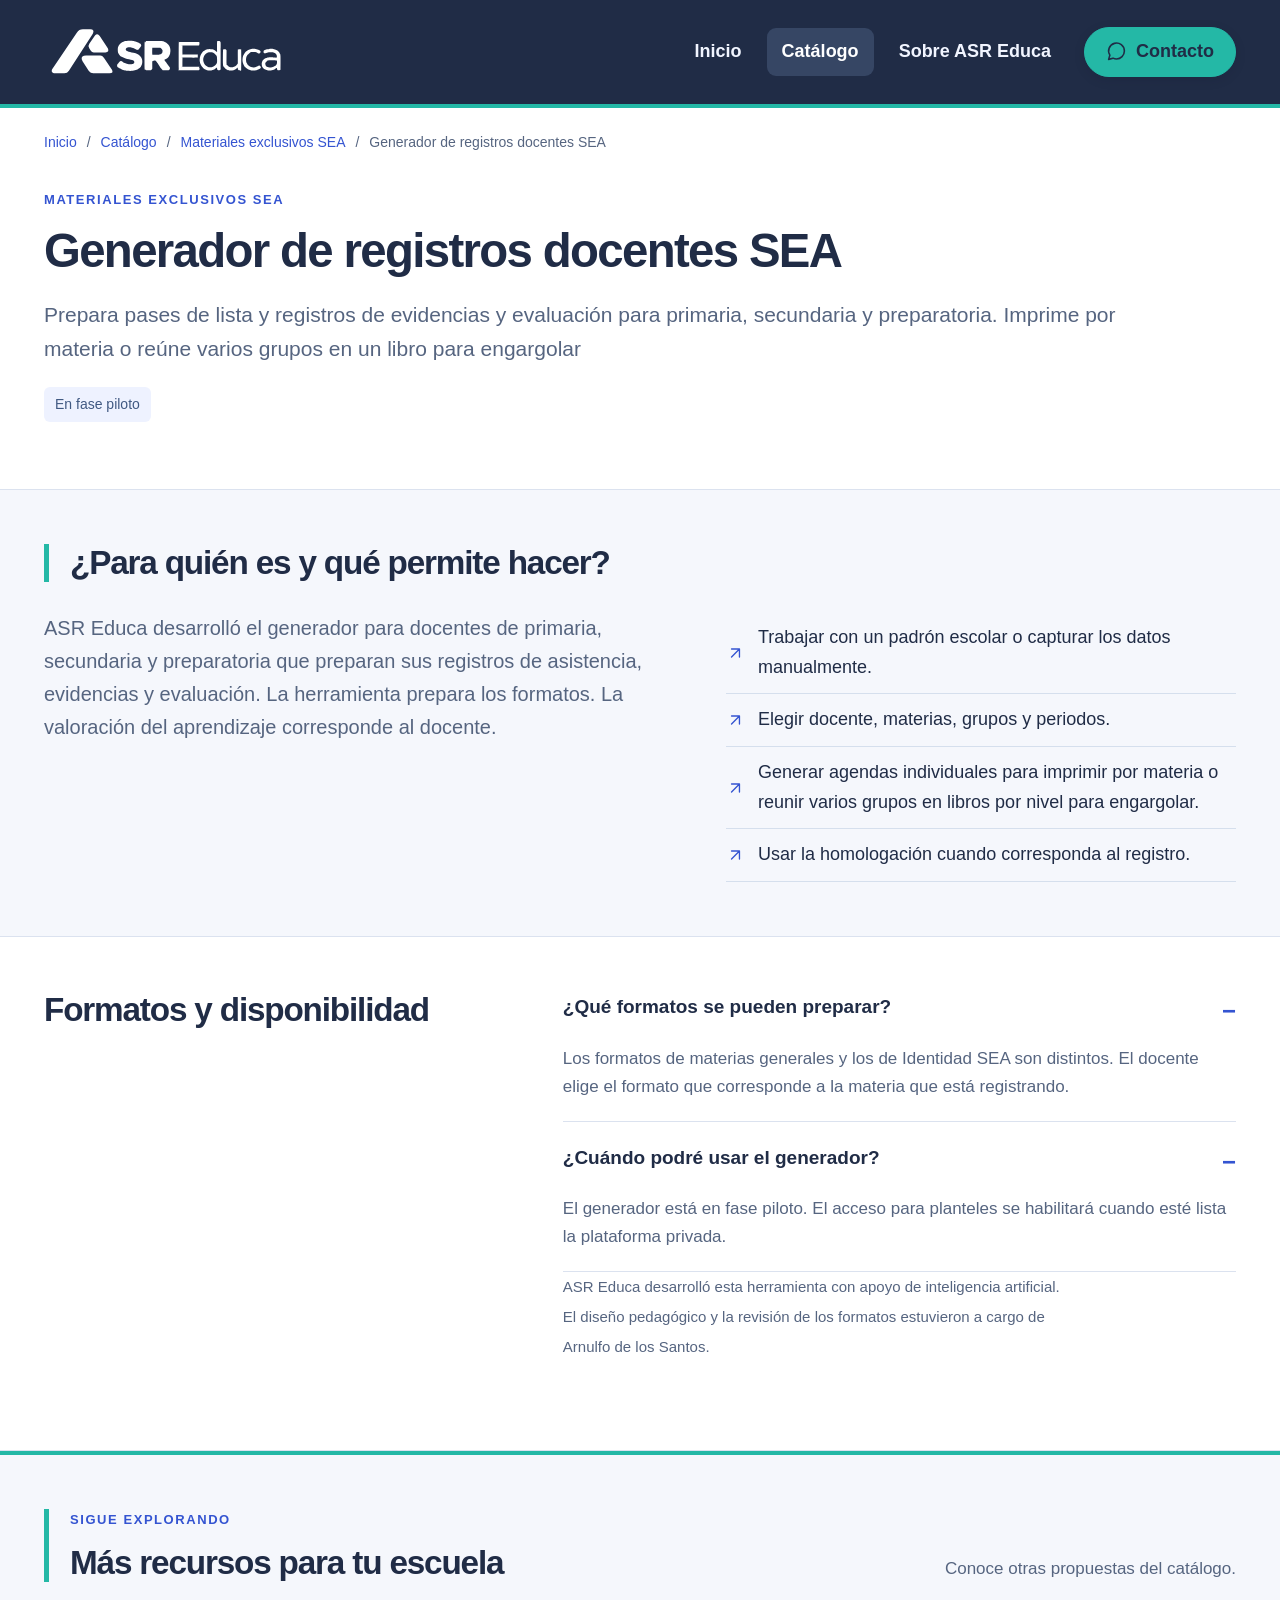
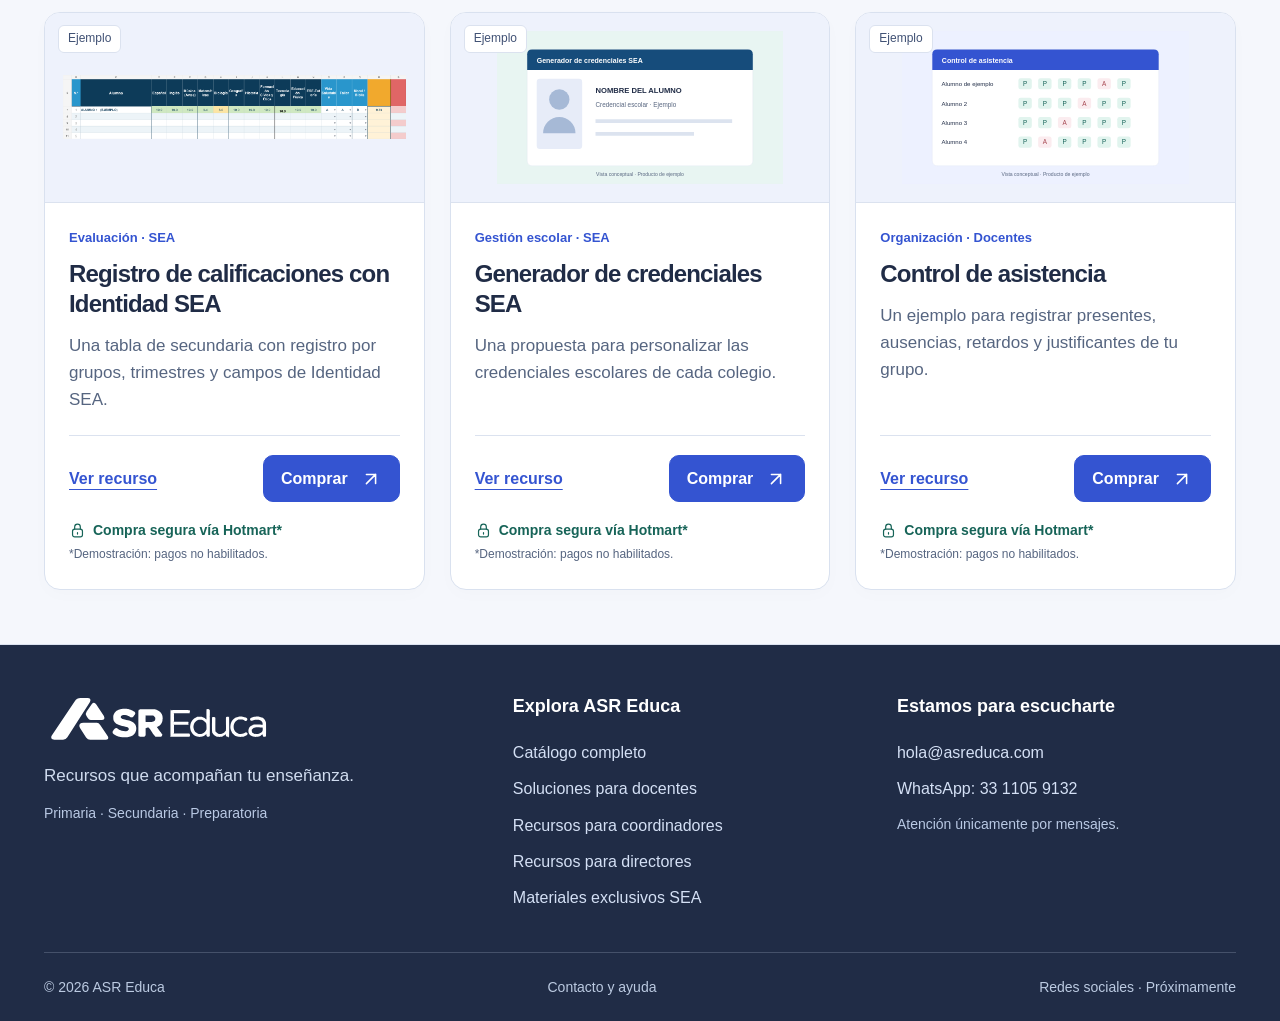
==== commit d0705849: "Presentar el Generador de registros docentes SEA en fase piloto" ====
--- a/agenda-sea.html
+++ b/agenda-sea.html
@@ -1,2 +1,41 @@
 <!DOCTYPE html>
-<html lang="es"><head><meta charset="UTF-8"><meta name="viewport" content="width=device-width,initial-scale=1"><title>Agenda escolar SEA | ASR Educa</title><meta name="description" content="Una propuesta de agenda para acompañar la organización de los colegios del SEA."><meta name="theme-color" content="#202C46"><meta property="og:title" content="Agenda escolar SEA | ASR Educa"><meta property="og:description" content="Una propuesta de agenda para acompañar la organización de los colegios del SEA."><meta property="og:image" content="https://asreduca.com/assets/icon-512.png"><meta property="og:type" content="website"><link rel="canonical" href="https://asreduca.com/agenda-sea.html"><link rel="icon" href="assets/icon-32.png"><link rel="apple-touch-icon" href="assets/icon-192.png"><link rel="stylesheet" href="style.css"><script src="catalogo.js" defer></script><script src="script.js" defer></script></head><body><a class="skip" href="#contenido">Saltar al contenido</a><header class="site-header"><div class="wrap navigation"><a class="brand" href="index.html" aria-label="ASR Educa, inicio"><img src="assets/logo-blanco.svg" alt="ASR Educa" width="245" height="59"></a><button class="menu-toggle" type="button" aria-expanded="false" aria-controls="menu">Menú <span aria-hidden="true">☰</span></button><nav id="menu" class="menu" aria-label="Navegación principal"><a href="index.html">Inicio</a><a href="catalogo.html" class="section-active">Catálogo</a><a href="sobre-asr.html">Sobre ASR Educa</a><a class="nav-contact" href="contacto.html"><svg aria-hidden="true" viewBox="0 0 24 24" fill="none" stroke="currentColor" stroke-width="1.8" stroke-linecap="round" stroke-linejoin="round"><path d="M21 11.5a9 9 0 0 1-9 9 9.3 9.3 0 0 1-4-.9L3 21l1.4-4.8A9 9 0 1 1 21 11.5Z"/></svg><span>Contacto</span></a></nav></div></header><main id="contenido"><nav class="wrap breadcrumbs" aria-label="Ruta de navegación"><a href="index.html">Inicio</a><span aria-hidden="true">/</span><a href="catalogo.html">Catálogo</a><span aria-hidden="true">/</span><a href="recursos-sea.html">Materiales exclusivos SEA</a><span aria-hidden="true">/</span><span aria-current="page">Agenda escolar SEA</span></nav><section class="product-lead wrap"><div class="product-heading"><span class="eyebrow">Materiales exclusivos SEA</span><h1>Agenda escolar SEA</h1><p>Una propuesta de agenda para acompañar la organización de los colegios del SEA.</p><span class="example-tag">Producto de ejemplo · Preparación comercial pendiente</span></div><div class="purchase-bar"><div><strong>Conoce el material antes de comprar</strong><span>Precio por definir · Producto de ejemplo</span></div><div class="purchase-action"><button class="button buy-button " type="button" data-buy="agenda-sea">Comprar<svg aria-hidden="true" viewBox="0 0 24 24" fill="none" stroke="currentColor" stroke-width="1.7" stroke-linecap="round" stroke-linejoin="round"><path d="M7 17 17 7M7 7h10v10"/></svg></button><span class="safe"><svg aria-hidden="true" viewBox="0 0 24 24" fill="none" stroke="currentColor" stroke-width="1.7" stroke-linecap="round" stroke-linejoin="round"><rect x="5" y="10" width="14" height="11" rx="3"/><path d="M8 10V7a4 4 0 0 1 8 0v3m-4 5v2"/></svg>Compra segura vía Hotmart*</span><small>*En esta muestra no se realizan pagos.</small></div></div></section><section class="band description-band"><div class="wrap"><div class="section-heading"><div><span class="eyebrow">01 / El material</span><h2>Descripción del recurso</h2></div></div><div class="description-grid"><p class="description-text">Esta ficha muestra cómo se presentará el recurso. Sus funciones finales, formato de entrega, requisitos y condiciones se definirán cuando integremos el producto real.</p><ul class="feature-list"><li><svg aria-hidden="true" viewBox="0 0 24 24" fill="none" stroke="currentColor" stroke-width="1.7" stroke-linecap="round" stroke-linejoin="round"><path d="M7 17 17 7M7 7h10v10"/></svg>Propuesta para el trabajo escolar</li><li><svg aria-hidden="true" viewBox="0 0 24 24" fill="none" stroke="currentColor" stroke-width="1.7" stroke-linecap="round" stroke-linejoin="round"><path d="M7 17 17 7M7 7h10v10"/></svg>Vista conceptual para conocer el material</li><li><svg aria-hidden="true" viewBox="0 0 24 24" fill="none" stroke="currentColor" stroke-width="1.7" stroke-linecap="round" stroke-linejoin="round"><path d="M7 17 17 7M7 7h10v10"/></svg>Formato y alcance por definir</li></ul></div></div></section><section class="band screenshot-band"><div class="wrap"><div class="section-heading"><div><span class="eyebrow">02 / Conócelo por dentro</span><h2>Capturas del recurso</h2></div><p>Vistas conceptuales. Se sustituirán por capturas del material real.</p></div><div class="gallery single"><figure><button class="gallery-button" type="button" data-image="assets/vista-agenda-sea.svg" data-title="Vista conceptual de Agenda escolar SEA" aria-label="Ampliar: Vista conceptual de Agenda escolar SEA"><img src="assets/vista-agenda-sea.svg" alt="Vista conceptual de Agenda escolar SEA" loading="lazy" width="1000" height="550"><span><svg aria-hidden="true" viewBox="0 0 24 24" fill="none" stroke="currentColor" stroke-width="1.7" stroke-linecap="round" stroke-linejoin="round"><circle cx="10" cy="10" r="7"/><path d="m15 15 6 6M7 10h6m-3-3v6"/></svg> Ampliar imagen</span></button><figcaption>Vista conceptual de Agenda escolar SEA</figcaption></figure></div></div></section><section class="band video-band"><div class="wrap"><div class="section-heading"><div><span class="eyebrow">03 / Aprende a utilizarlo</span><h2>Tutorial en video</h2></div><p>Aquí podrás ver el uso del material paso a paso.</p></div><div class="tutorial"><div class="tutorial-screen"><div class="play-symbol"><svg aria-hidden="true" viewBox="0 0 24 24" fill="none" stroke="currentColor" stroke-width="1.7" stroke-linecap="round" stroke-linejoin="round"><path d="m9 5 11 7-11 7Z"/></svg></div><strong>Agenda escolar SEA</strong><span>Tutorial pendiente de integrar</span></div><div class="tutorial-copy"><span class="eyebrow">Guía de uso</span><h3>Del primer paso al uso cotidiano.</h3><p>Este espacio está preparado para el video real del recurso. La grabación explicará su configuración y mostrará un ejemplo de uso.</p><span class="example-tag">Video de muestra · Sin reproducción</span></div></div></div></section><section class="band faq-band"><div class="wrap"><div class="faq-layout"><div><span class="eyebrow">Antes de continuar</span><h2>Información del material</h2><p>Las condiciones definitivas estarán disponibles antes de habilitar la venta.</p></div><div><details open><summary>¿Ya está disponible para comprar?</summary><p>Todavía no. Los botones de esta página muestran una compra de ejemplo y no realizan ningún cobro.</p></details><details><summary>¿Qué formato y requisitos tendrá?</summary><p>Confirmaremos el formato, los requisitos y el alcance del soporte al integrar el producto real.</p></details><details><summary>¿Cómo recibiré el material?</summary><p>Cuando se habilite la venta, esta ficha explicará la entrega y el acceso al recurso después del pago.</p></details></div></div><div class="purchase-bar"><div><strong>¿Es el recurso que necesitas?</strong><span>Precio por definir · Producto de ejemplo</span></div><div class="purchase-action"><button class="button buy-button " type="button" data-buy="agenda-sea">Comprar<svg aria-hidden="true" viewBox="0 0 24 24" fill="none" stroke="currentColor" stroke-width="1.7" stroke-linecap="round" stroke-linejoin="round"><path d="M7 17 17 7M7 7h10v10"/></svg></button><span class="safe"><svg aria-hidden="true" viewBox="0 0 24 24" fill="none" stroke="currentColor" stroke-width="1.7" stroke-linecap="round" stroke-linejoin="round"><rect x="5" y="10" width="14" height="11" rx="3"/><path d="M8 10V7a4 4 0 0 1 8 0v3m-4 5v2"/></svg>Compra segura vía Hotmart*</span><small>*En esta muestra no se realizan pagos.</small></div></div></div></section><section class="band more-band"><div class="wrap"><div class="section-heading"><div><span class="eyebrow">Sigue explorando</span><h2>Más recursos para tu escuela</h2></div><p>Conoce otras propuestas del catálogo.</p></div><div class="product-grid"><article class="product-card" data-card><a class="product-image" href="calificaciones-sea.html" aria-label="Ver Registro de calificaciones con Identidad SEA"><img src="assets/captura-calificaciones.png" alt="Vista de Registro de calificaciones con Identidad SEA" loading="lazy" width="900" height="480"><span class="image-badge">Ejemplo</span></a><div class="card-content"><span class="product-kind">Evaluación · SEA</span><h3><a href="calificaciones-sea.html">Registro de calificaciones con Identidad SEA</a></h3><p>Una tabla de secundaria con registro por grupos, trimestres y campos de Identidad SEA.</p><div class="card-actions"><a class="details-link" href="calificaciones-sea.html">Ver recurso</a><button class="button buy-button compact" type="button" data-buy="calificaciones-sea">Comprar<svg aria-hidden="true" viewBox="0 0 24 24" fill="none" stroke="currentColor" stroke-width="1.7" stroke-linecap="round" stroke-linejoin="round"><path d="M7 17 17 7M7 7h10v10"/></svg></button></div><div class="card-safety"><span class="safe"><svg aria-hidden="true" viewBox="0 0 24 24" fill="none" stroke="currentColor" stroke-width="1.7" stroke-linecap="round" stroke-linejoin="round"><rect x="5" y="10" width="14" height="11" rx="3"/><path d="M8 10V7a4 4 0 0 1 8 0v3m-4 5v2"/></svg>Compra segura vía Hotmart*</span><small>*Demostración: pagos no habilitados.</small></div></div></article><article class="product-card" data-card><a class="product-image" href="credenciales-sea.html" aria-label="Ver Generador de credenciales SEA"><img src="assets/vista-credenciales-sea.svg" alt="Vista de Generador de credenciales SEA" loading="lazy" width="900" height="480"><span class="image-badge">Ejemplo</span></a><div class="card-content"><span class="product-kind">Gestión escolar · SEA</span><h3><a href="credenciales-sea.html">Generador de credenciales SEA</a></h3><p>Una propuesta para personalizar las credenciales escolares de cada colegio.</p><div class="card-actions"><a class="details-link" href="credenciales-sea.html">Ver recurso</a><button class="button buy-button compact" type="button" data-buy="credenciales-sea">Comprar<svg aria-hidden="true" viewBox="0 0 24 24" fill="none" stroke="currentColor" stroke-width="1.7" stroke-linecap="round" stroke-linejoin="round"><path d="M7 17 17 7M7 7h10v10"/></svg></button></div><div class="card-safety"><span class="safe"><svg aria-hidden="true" viewBox="0 0 24 24" fill="none" stroke="currentColor" stroke-width="1.7" stroke-linecap="round" stroke-linejoin="round"><rect x="5" y="10" width="14" height="11" rx="3"/><path d="M8 10V7a4 4 0 0 1 8 0v3m-4 5v2"/></svg>Compra segura vía Hotmart*</span><small>*Demostración: pagos no habilitados.</small></div></div></article><article class="product-card" data-card><a class="product-image" href="control-asistencia.html" aria-label="Ver Control de asistencia"><img src="assets/vista-control-asistencia.svg" alt="Vista de Control de asistencia" loading="lazy" width="900" height="480"><span class="image-badge">Ejemplo</span></a><div class="card-content"><span class="product-kind">Organización · Docentes</span><h3><a href="control-asistencia.html">Control de asistencia</a></h3><p>Un ejemplo para registrar presentes, ausencias, retardos y justificantes de tu grupo.</p><div class="card-actions"><a class="details-link" href="control-asistencia.html">Ver recurso</a><button class="button buy-button compact" type="button" data-buy="control-asistencia">Comprar<svg aria-hidden="true" viewBox="0 0 24 24" fill="none" stroke="currentColor" stroke-width="1.7" stroke-linecap="round" stroke-linejoin="round"><path d="M7 17 17 7M7 7h10v10"/></svg></button></div><div class="card-safety"><span class="safe"><svg aria-hidden="true" viewBox="0 0 24 24" fill="none" stroke="currentColor" stroke-width="1.7" stroke-linecap="round" stroke-linejoin="round"><rect x="5" y="10" width="14" height="11" rx="3"/><path d="M8 10V7a4 4 0 0 1 8 0v3m-4 5v2"/></svg>Compra segura vía Hotmart*</span><small>*Demostración: pagos no habilitados.</small></div></div></article></div></div></section></main><footer class="site-footer"><div class="wrap footer-grid"><div><img src="assets/logo-blanco.svg" alt="ASR Educa" width="230" height="55"><p>Recursos que acompañan tu enseñanza.</p><span class="footer-small">Primaria · Secundaria · Preparatoria</span></div><div><strong>Explora ASR Educa</strong><a href="catalogo.html">Catálogo completo</a><a href="soluciones-docentes.html">Soluciones para docentes</a><a href="recursos-coordinadores.html">Recursos para coordinadores</a><a href="recursos-directores.html">Recursos para directores</a><a href="recursos-sea.html">Materiales exclusivos SEA</a></div><div><strong>Estamos para escucharte</strong><a href="mailto:hola@asreduca.com">hola@asreduca.com</a><a href="https://wa.me/523311059132">WhatsApp: 33 1105 9132</a><span class="footer-small">Atención únicamente por mensajes.</span></div></div><div class="wrap footer-bottom"><span>© 2026 ASR Educa</span><a href="contacto.html">Contacto y ayuda</a><span>Redes sociales · Próximamente</span></div></footer><dialog id="purchase-dialog" class="modal"><div class="modal-content"><button type="button" class="close-modal" data-close aria-label="Cerrar">×</button><span class="eyebrow">Vista de ejemplo</span><h2 id="purchase-title">Próximamente en Hotmart</h2><p data-purchase-name></p><p>Este botón muestra dónde comenzará la compra. El producto todavía no está a la venta y no se realizará ningún cobro.</p><p>Cuando esté disponible, continuarás en la página de pago de Hotmart.</p><a class="button" href="contacto.html">Consultar el recurso</a></div></dialog><dialog id="image-dialog" class="image-modal"><div class="image-modal-top"><p id="image-title"></p><button class="close-modal" type="button" data-close aria-label="Cerrar imagen ampliada">×</button></div><img src="assets/logo-principal.svg" alt="" data-full-image></dialog></body></html>+<html lang="es"><head><meta charset="UTF-8"><meta name="viewport" content="width=device-width,initial-scale=1"><title>Generador de registros docentes SEA | ASR Educa</title><meta name="description" content="Prepara pases de lista y registros de evidencias y evaluación para primaria, secundaria y preparatoria. Imprime por materia o reúne varios grupos en un libro para engargolar"><meta name="theme-color" content="#202C46"><meta property="og:title" content="Generador de registros docentes SEA | ASR Educa"><meta property="og:description" content="Prepara pases de lista y registros de evidencias y evaluación para primaria, secundaria y preparatoria. Imprime por materia o reúne varios grupos en un libro para engargolar"><meta property="og:image" content="https://asreduca.com/assets/icon-512.png"><meta property="og:type" content="website"><link rel="canonical" href="https://asreduca.com/agenda-sea.html"><link rel="icon" href="assets/icon-32.png"><link rel="apple-touch-icon" href="assets/icon-192.png"><link rel="stylesheet" href="style.css"><script src="catalogo.js" defer></script><script src="script.js" defer></script></head><body><a class="skip" href="#contenido">Saltar al contenido</a><header class="site-header"><div class="wrap navigation"><a class="brand" href="index.html" aria-label="ASR Educa, inicio"><img src="assets/logo-blanco.svg" alt="ASR Educa" width="245" height="59"></a><button class="menu-toggle" type="button" aria-expanded="false" aria-controls="menu">Menú <span aria-hidden="true">☰</span></button><nav id="menu" class="menu" aria-label="Navegación principal"><a href="index.html">Inicio</a><a href="catalogo.html" class="section-active">Catálogo</a><a href="sobre-asr.html">Sobre ASR Educa</a><a class="nav-contact" href="contacto.html"><svg aria-hidden="true" viewBox="0 0 24 24" fill="none" stroke="currentColor" stroke-width="1.8" stroke-linecap="round" stroke-linejoin="round"><path d="M21 11.5a9 9 0 0 1-9 9 9.3 9.3 0 0 1-4-.9L3 21l1.4-4.8A9 9 0 1 1 21 11.5Z"/></svg><span>Contacto</span></a></nav></div></header><main id="contenido"><nav class="wrap breadcrumbs" aria-label="Ruta de navegación"><a href="index.html">Inicio</a><span aria-hidden="true">/</span><a href="catalogo.html">Catálogo</a><span aria-hidden="true">/</span><a href="recursos-sea.html">Materiales exclusivos SEA</a><span aria-hidden="true">/</span><span aria-current="page">Generador de registros docentes SEA</span></nav>
+  <section class="product-lead wrap">
+    <div class="product-heading">
+      <span class="eyebrow">Materiales exclusivos SEA</span>
+      <h1>Generador de registros docentes SEA</h1>
+      <p>Prepara pases de lista y registros de evidencias y evaluación para primaria, secundaria y preparatoria. Imprime por materia o reúne varios grupos en un libro para engargolar</p>
+      <span class="example-tag">En fase piloto</span>
+    </div>
+  </section>
+  <section class="band description-band">
+    <div class="wrap">
+      <div class="section-heading"><div><h2>¿Para quién es y qué permite hacer?</h2></div></div>
+      <div class="description-grid">
+        <p class="description-text">ASR Educa desarrolló el generador para docentes de primaria, secundaria y preparatoria que preparan sus registros de asistencia, evidencias y evaluación. La herramienta prepara los formatos. La valoración del aprendizaje corresponde al docente.</p>
+        <ul class="feature-list">
+          <li><svg aria-hidden="true" viewBox="0 0 24 24" fill="none" stroke="currentColor" stroke-width="1.7" stroke-linecap="round" stroke-linejoin="round"><path d="M7 17 17 7M7 7h10v10"/></svg>Trabajar con un padrón escolar o capturar los datos manualmente.</li>
+          <li><svg aria-hidden="true" viewBox="0 0 24 24" fill="none" stroke="currentColor" stroke-width="1.7" stroke-linecap="round" stroke-linejoin="round"><path d="M7 17 17 7M7 7h10v10"/></svg>Elegir docente, materias, grupos y periodos.</li>
+          <li><svg aria-hidden="true" viewBox="0 0 24 24" fill="none" stroke="currentColor" stroke-width="1.7" stroke-linecap="round" stroke-linejoin="round"><path d="M7 17 17 7M7 7h10v10"/></svg>Generar agendas individuales para imprimir por materia o reunir varios grupos en libros por nivel para engargolar.</li>
+          <li><svg aria-hidden="true" viewBox="0 0 24 24" fill="none" stroke="currentColor" stroke-width="1.7" stroke-linecap="round" stroke-linejoin="round"><path d="M7 17 17 7M7 7h10v10"/></svg>Usar la homologación cuando corresponda al registro.</li>
+        </ul>
+      </div>
+    </div>
+  </section>
+  <section class="band faq-band">
+    <div class="wrap faq-layout">
+      <div><h2>Formatos y disponibilidad</h2></div>
+      <div>
+        <details open>
+          <summary>¿Qué formatos se pueden preparar?</summary>
+          <p>Los formatos de materias generales y los de Identidad SEA son distintos. El docente elige el formato que corresponde a la materia que está registrando.</p>
+        </details>
+        <details open>
+          <summary>¿Cuándo podré usar el generador?</summary>
+          <p>El generador está en fase piloto. El acceso para planteles se habilitará cuando esté lista la plataforma privada.</p>
+        </details>
+        <p><small>ASR Educa desarrolló esta herramienta con apoyo de inteligencia artificial. El diseño pedagógico y la revisión de los formatos estuvieron a cargo de Arnulfo de los Santos.</small></p>
+      </div>
+    </div>
+  </section>
+  <section class="band more-band"><div class="wrap"><div class="section-heading"><div><span class="eyebrow">Sigue explorando</span><h2>Más recursos para tu escuela</h2></div><p>Conoce otras propuestas del catálogo.</p></div><div class="product-grid"><article class="product-card" data-card><a class="product-image" href="calificaciones-sea.html" aria-label="Ver Registro de calificaciones con Identidad SEA"><img src="assets/captura-calificaciones.png" alt="Vista de Registro de calificaciones con Identidad SEA" loading="lazy" width="900" height="480"><span class="image-badge">Ejemplo</span></a><div class="card-content"><span class="product-kind">Evaluación · SEA</span><h3><a href="calificaciones-sea.html">Registro de calificaciones con Identidad SEA</a></h3><p>Una tabla de secundaria con registro por grupos, trimestres y campos de Identidad SEA.</p><div class="card-actions"><a class="details-link" href="calificaciones-sea.html">Ver recurso</a><button class="button buy-button compact" type="button" data-buy="calificaciones-sea">Comprar<svg aria-hidden="true" viewBox="0 0 24 24" fill="none" stroke="currentColor" stroke-width="1.7" stroke-linecap="round" stroke-linejoin="round"><path d="M7 17 17 7M7 7h10v10"/></svg></button></div><div class="card-safety"><span class="safe"><svg aria-hidden="true" viewBox="0 0 24 24" fill="none" stroke="currentColor" stroke-width="1.7" stroke-linecap="round" stroke-linejoin="round"><rect x="5" y="10" width="14" height="11" rx="3"/><path d="M8 10V7a4 4 0 0 1 8 0v3m-4 5v2"/></svg>Compra segura vía Hotmart*</span><small>*Demostración: pagos no habilitados.</small></div></div></article><article class="product-card" data-card><a class="product-image" href="credenciales-sea.html" aria-label="Ver Generador de credenciales SEA"><img src="assets/vista-credenciales-sea.svg" alt="Vista de Generador de credenciales SEA" loading="lazy" width="900" height="480"><span class="image-badge">Ejemplo</span></a><div class="card-content"><span class="product-kind">Gestión escolar · SEA</span><h3><a href="credenciales-sea.html">Generador de credenciales SEA</a></h3><p>Una propuesta para personalizar las credenciales escolares de cada colegio.</p><div class="card-actions"><a class="details-link" href="credenciales-sea.html">Ver recurso</a><button class="button buy-button compact" type="button" data-buy="credenciales-sea">Comprar<svg aria-hidden="true" viewBox="0 0 24 24" fill="none" stroke="currentColor" stroke-width="1.7" stroke-linecap="round" stroke-linejoin="round"><path d="M7 17 17 7M7 7h10v10"/></svg></button></div><div class="card-safety"><span class="safe"><svg aria-hidden="true" viewBox="0 0 24 24" fill="none" stroke="currentColor" stroke-width="1.7" stroke-linecap="round" stroke-linejoin="round"><rect x="5" y="10" width="14" height="11" rx="3"/><path d="M8 10V7a4 4 0 0 1 8 0v3m-4 5v2"/></svg>Compra segura vía Hotmart*</span><small>*Demostración: pagos no habilitados.</small></div></div></article><article class="product-card" data-card><a class="product-image" href="control-asistencia.html" aria-label="Ver Control de asistencia"><img src="assets/vista-control-asistencia.svg" alt="Vista de Control de asistencia" loading="lazy" width="900" height="480"><span class="image-badge">Ejemplo</span></a><div class="card-content"><span class="product-kind">Organización · Docentes</span><h3><a href="control-asistencia.html">Control de asistencia</a></h3><p>Un ejemplo para registrar presentes, ausencias, retardos y justificantes de tu grupo.</p><div class="card-actions"><a class="details-link" href="control-asistencia.html">Ver recurso</a><button class="button buy-button compact" type="button" data-buy="control-asistencia">Comprar<svg aria-hidden="true" viewBox="0 0 24 24" fill="none" stroke="currentColor" stroke-width="1.7" stroke-linecap="round" stroke-linejoin="round"><path d="M7 17 17 7M7 7h10v10"/></svg></button></div><div class="card-safety"><span class="safe"><svg aria-hidden="true" viewBox="0 0 24 24" fill="none" stroke="currentColor" stroke-width="1.7" stroke-linecap="round" stroke-linejoin="round"><rect x="5" y="10" width="14" height="11" rx="3"/><path d="M8 10V7a4 4 0 0 1 8 0v3m-4 5v2"/></svg>Compra segura vía Hotmart*</span><small>*Demostración: pagos no habilitados.</small></div></div></article></div></div></section></main><footer class="site-footer"><div class="wrap footer-grid"><div><img src="assets/logo-blanco.svg" alt="ASR Educa" width="230" height="55"><p>Recursos que acompañan tu enseñanza.</p><span class="footer-small">Primaria · Secundaria · Preparatoria</span></div><div><strong>Explora ASR Educa</strong><a href="catalogo.html">Catálogo completo</a><a href="soluciones-docentes.html">Soluciones para docentes</a><a href="recursos-coordinadores.html">Recursos para coordinadores</a><a href="recursos-directores.html">Recursos para directores</a><a href="recursos-sea.html">Materiales exclusivos SEA</a></div><div><strong>Estamos para escucharte</strong><a href="mailto:hola@asreduca.com">hola@asreduca.com</a><a href="https://wa.me/523311059132">WhatsApp: 33 1105 9132</a><span class="footer-small">Atención únicamente por mensajes.</span></div></div><div class="wrap footer-bottom"><span>© 2026 ASR Educa</span><a href="contacto.html">Contacto y ayuda</a><span>Redes sociales · Próximamente</span></div></footer><dialog id="purchase-dialog" class="modal"><div class="modal-content"><button type="button" class="close-modal" data-close aria-label="Cerrar">×</button><span class="eyebrow">Vista de ejemplo</span><h2 id="purchase-title">Próximamente en Hotmart</h2><p data-purchase-name></p><p>Este botón muestra dónde comenzará la compra. El producto todavía no está a la venta y no se realizará ningún cobro.</p><p>Cuando esté disponible, continuarás en la página de pago de Hotmart.</p><a class="button" href="contacto.html">Consultar el recurso</a></div></dialog><dialog id="image-dialog" class="image-modal"><div class="image-modal-top"><p id="image-title"></p><button class="close-modal" type="button" data-close aria-label="Cerrar imagen ampliada">×</button></div><img src="assets/logo-principal.svg" alt="" data-full-image></dialog></body></html>
